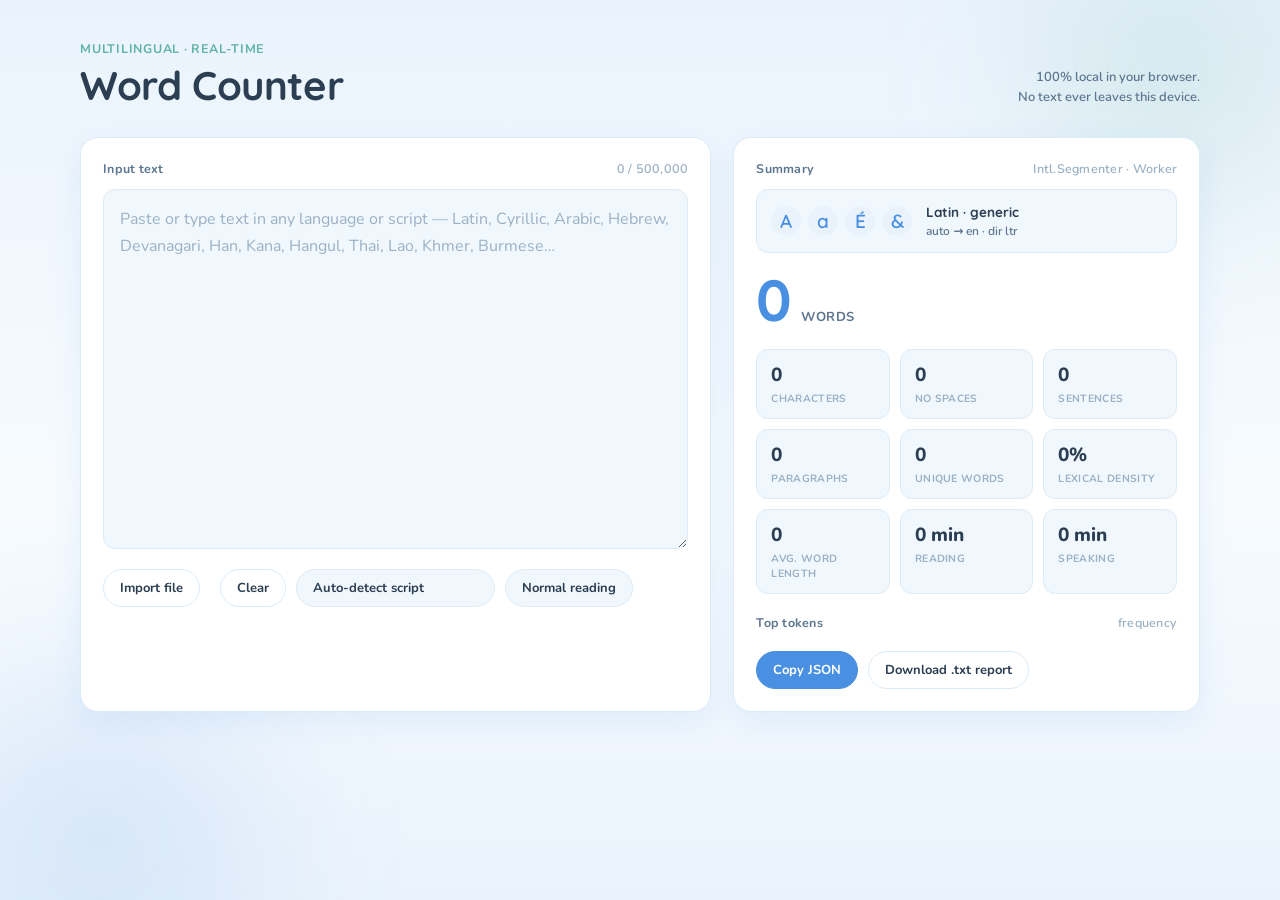
==== site/en/index.html @ 31c82853 "feat: agregar estructura bilingüe, plan de lanzamiento y README" ====
<!DOCTYPE html>
<html lang="en-GB">
<head>
<meta charset="UTF-8">
<meta name="viewport" content="width=device-width, initial-scale=1.0">
<title>Word Counter — Multilingual</title>
<meta name="description" content="Multilingual word and character counter: Chinese, Japanese, Korean, Arabic, Thai, Russian and more. 100% local in your browser, no text ever leaves your device.">
<link rel="canonical" href="https://countswords.pages.dev/">
<meta property="og:title" content="Word Counter — Multilingual">
<meta property="og:description" content="Analyse words, characters, sentences and reading time in any language or script. No server, no sign-up.">
<meta property="og:type" content="website">
<meta property="og:url" content="https://countswords.pages.dev/">
<meta name="twitter:card" content="summary">
<meta name="twitter:title" content="Word Counter — Multilingual">
<meta name="twitter:description" content="100% local, works with any language or script.">
<meta name="robots" content="index, follow">
<link rel="preconnect" href="https://fonts.googleapis.com">
<link rel="preconnect" href="https://fonts.gstatic.com" crossorigin>
<link href="https://fonts.googleapis.com/css2?family=Quicksand:wght@500;600;700&family=Nunito:wght@400;600;700;800&family=IBM+Plex+Mono:wght@500&display=swap" rel="stylesheet">
<link rel="stylesheet" href="styles.css">
</head>
<body>
<div class="wrap">

  <header class="top">
    <div>
      <p class="eyebrow">Multilingual · real-time</p>
      <h1>Word Counter</h1>
    </div>
    <div class="top-meta">100% local in your browser.<br>No text ever leaves this device.</div>
  </header>

  <div class="grid">

    <!-- INPUT -->
    <section class="panel">
      <div class="panel-label">
        <span>Input text</span>
        <span class="cap" id="capLabel">0 / 500,000</span>
      </div>
      <textarea id="input" dir="auto" spellcheck="false" placeholder="Paste or type text in any language or script — Latin, Cyrillic, Arabic, Hebrew, Devanagari, Han, Kana, Hangul, Thai, Lao, Khmer, Burmese…"></textarea>
      <div class="toolbar">
        <button class="ghost" id="btnImport" title="Supports .txt, .docx, .pdf">Import file</button>
        <input type="file" id="fileInput" accept=".txt,.docx,.pdf,text/plain,application/vnd.openxmlformats-officedocument.wordprocessingml.document,application/pdf">
        <span class="file-status" id="fileStatus"></span>
        <button class="ghost" id="btnClear">Clear</button>
        <select id="localeSelect" title="Force script/language for segmentation">
          <option value="auto">Auto-detect script</option>
          <option value="en">Latin — generic (en)</option>
          <option value="es">Latin — Spanish (es)</option>
          <option value="ja">Japanese — Han+Kana (ja)</option>
          <option value="zh">Chinese — Han (zh)</option>
          <option value="ko">Korean — Hangul (ko)</option>
          <option value="th">Thai (th)</option>
          <option value="lo">Lao (lo)</option>
          <option value="km">Khmer (km)</option>
          <option value="my">Burmese (my)</option>
          <option value="ar">Arabic (ar)</option>
          <option value="he">Hebrew (he)</option>
          <option value="hi">Hindi — Devanagari (hi)</option>
          <option value="ru">Russian — Cyrillic (ru)</option>
          <option value="el">Greek (el)</option>
        </select>
        <select id="wpmSelect" title="Velocidad de lectura de referencia">
          <option value="0.75">Slow reading</option>
          <option value="1" selected>Normal reading</option>
          <option value="1.3">Fast reading</option>
        </select>
      </div>
      <div class="warning" id="warnBanner"></div>
    </section>

    <!-- OUTPUT -->
    <section class="panel">
      <div class="panel-label"><span>Summary</span><span class="cap" id="engineLabel">Intl.Segmenter</span></div>

      <div class="specimen" id="specimen">
        <div class="glyphs" id="specimenGlyphs"><span>A</span><span>a</span><span>É</span><span>&</span></div>
        <div class="meta"><b id="specimenName">Latin · generic</b><span id="specimenLocale">auto → en · dir ltr</span></div>
      </div>

      <div class="hero"><span class="num" id="statWords">0</span><span class="lbl">words</span></div>

      <div class="stats">
        <div class="stat"><div class="v" id="statChars">0</div><div class="k">Characters</div></div>
        <div class="stat"><div class="v" id="statCharsNS">0</div><div class="k">No spaces</div></div>
        <div class="stat"><div class="v" id="statSentences">0</div><div class="k">Sentences</div></div>
        <div class="stat"><div class="v" id="statParas">0</div><div class="k">Paragraphs</div></div>
        <div class="stat"><div class="v" id="statUnique">0</div><div class="k">Unique words</div></div>
        <div class="stat"><div class="v" id="statDensity">0%</div><div class="k">Lexical density</div></div>
        <div class="stat"><div class="v" id="statAvgLen">0</div><div class="k">Avg. word length</div></div>
        <div class="stat"><div class="v" id="statReadTime">0 min</div><div class="k">Reading</div></div>
        <div class="stat"><div class="v" id="statSpeakTime">0 min</div><div class="k">Speaking</div></div>
      </div>

      <div class="freq" id="freqWrap">
        <div class="panel-label panel-label--freq"><span>Top tokens</span><span class="cap">frequency</span></div>
        <div id="freqList"></div>
      </div>

      <div class="foot-actions">
        <button class="primary" id="btnCopy">Copy JSON</button>
        <button class="ghost" id="btnDownload">Download .txt report</button>
      </div>
    </section>

  </div>
</div>

<script src="app.js"></script>
<script defer data-domain="countswords.pages.dev" src="https://plausible.io/js/script.js"></script>
</body>
</html>
---- site/en/styles.css ----
:root{
    --bg-1:#EAF3FC; --bg-2:#F7FBFE;
    --bg-panel:#FFFFFF; --bg-panel-2:#F1F8FD;
    --ink:#2B3E52; --ink-soft:#5D7690; --ink-faint:#9AB0C4;
    --border:#DCEBF7;
    --accent:#4A90E2; --accent-soft:#EAF2FC; --accent-ink:#FFFFFF;
    --accent-2:#5FB3A3; --danger:#D97B6C; --danger-bg:#FDEEEA;
    --radius:18px; --radius-sm:12px; --radius-pill:999px;
    --shadow:0 10px 30px rgba(74,144,226,.10);
    --mono:'IBM Plex Mono', ui-monospace, monospace;
    --sans:'Nunito', system-ui, -apple-system, sans-serif;
    --display:'Quicksand', var(--sans);
  }
  *{box-sizing:border-box;}
  html,body{margin:0;padding:0;}
  body{
    background:linear-gradient(180deg, var(--bg-1) 0%, var(--bg-2) 55%, var(--bg-1) 100%);
    color:var(--ink);
    font-family:var(--sans);
    min-height:100vh;
    padding:40px 24px 72px;
    position:relative;
    overflow-x:hidden;
  }
  body::before, body::after{
    content:""; position:fixed; border-radius:50%; filter:blur(60px); z-index:0; pointer-events:none;
  }
  body::before{width:420px; height:420px; top:-140px; right:-100px; background:radial-gradient(circle, rgba(95,179,163,.20), transparent 70%);}
  body::after{width:480px; height:480px; bottom:-180px; left:-140px; background:radial-gradient(circle, rgba(74,144,226,.16), transparent 70%);}
  .wrap{max-width:1120px;margin:0 auto; position:relative; z-index:1;}

  header.top{display:flex; justify-content:space-between; align-items:flex-end; gap:16px; margin-bottom:30px; flex-wrap:wrap;}
  .eyebrow{
    font-family:var(--sans); font-weight:700; font-size:12.5px; letter-spacing:.06em; text-transform:uppercase;
    color:var(--accent-2); margin:0 0 6px;
  }
  h1{
    font-family:var(--display); font-weight:700; font-size:clamp(28px,3.6vw,40px);
    margin:0; letter-spacing:-.01em; line-height:1.1; color:var(--ink);
  }
  .top-meta{font-family:var(--sans); font-weight:600; font-size:13px; color:var(--ink-soft); text-align:right; max-width:280px; line-height:1.5;}

  .grid{display:grid; grid-template-columns:1.15fr .85fr; gap:22px;}
  @media (max-width:860px){ .grid{grid-template-columns:1fr;} }

  .panel{
    background:var(--bg-panel); border:1px solid var(--border); border-radius:var(--radius);
    padding:22px; position:relative; box-shadow:var(--shadow);
  }

  .panel-label{
    font-family:var(--sans); font-weight:700; font-size:12.5px; letter-spacing:.02em;
    color:var(--ink-soft); display:flex; justify-content:space-between; margin-bottom:12px;
  }
  .panel-label .cap{color:var(--ink-faint); font-weight:600;}
  .panel-label .cap.warn{color:var(--danger);}

  textarea{
    width:100%; min-height:360px; resize:vertical; border:1px solid var(--border); border-radius:var(--radius-sm);
    background:var(--bg-panel-2); color:var(--ink); font-family:var(--sans); font-size:16px; line-height:1.7;
    padding:16px; outline:none; transition:box-shadow .2s ease, border-color .2s ease;
  }
  textarea::placeholder{color:var(--ink-faint);}
  textarea:focus{border-color:var(--accent); box-shadow:0 0 0 4px var(--accent-soft);}

  .toolbar{display:flex; flex-wrap:wrap; gap:10px; margin-top:14px; align-items:center;}
  button, select{
    font-family:var(--sans); font-weight:700; font-size:13px; color:var(--ink);
    background:var(--bg-panel-2); border:1px solid var(--border); border-radius:var(--radius-pill);
    padding:9px 16px; cursor:pointer; transition:background .15s ease, transform .1s ease;
  }
  button:hover{background:var(--accent-soft); border-color:var(--accent);}
  button:active{transform:translateY(1px) scale(.98);}
  button.primary{background:var(--accent); border-color:var(--accent); color:var(--accent-ink);}
  button.primary:hover{background:#3E82D6;}
  button.ghost{background:transparent;}
  input[type=file]{display:none;}
  select{appearance:none;}

  .specimen{
    display:flex; align-items:center; gap:14px; border:1px solid var(--border); border-radius:var(--radius-sm);
    padding:12px 14px; background:var(--bg-panel-2); margin-bottom:18px; min-height:56px;
  }
  .specimen .glyphs{display:flex; gap:7px; font-family:var(--display); font-weight:600; font-size:19px; color:var(--accent);}
  .specimen .glyphs span{
    display:inline-flex; align-items:center; justify-content:center;
    width:30px; height:30px; border-radius:50%; background:var(--accent-soft);
  }
  .specimen .meta{font-family:var(--sans); font-size:12px; font-weight:600; color:var(--ink-soft); line-height:1.5;}
  .specimen .meta b{color:var(--ink); font-size:13.5px; display:block; font-family:var(--display); font-weight:700;}

  .hero{display:flex; align-items:baseline; gap:10px; margin-bottom:20px;}
  .hero .num{font-family:var(--display); font-weight:700; font-size:58px; letter-spacing:-.02em; line-height:1; color:var(--accent); font-variant-numeric:tabular-nums;}
  .hero .lbl{font-family:var(--sans); font-weight:700; font-size:13px; text-transform:uppercase; letter-spacing:.04em; color:var(--ink-soft);}

  .stats{display:grid; grid-template-columns:1fr 1fr 1fr; gap:10px;}
  .stat{background:var(--bg-panel-2); border:1px solid var(--border); border-radius:var(--radius-sm); padding:12px 14px;}
  .stat .v{font-family:var(--sans); font-size:19px; font-weight:800; color:var(--ink); font-variant-numeric:tabular-nums;}
  .stat .k{font-family:var(--sans); font-size:10.5px; font-weight:700; text-transform:uppercase; letter-spacing:.03em; color:var(--ink-faint); margin-top:3px;}

  .freq{margin-top:20px;}
  .panel-label--freq{margin-top:16px;}
  .freq-row{display:grid; grid-template-columns:88px 1fr 32px; align-items:center; gap:10px; margin-bottom:8px; font-family:var(--sans); font-size:12.5px; font-weight:600;}
  .freq-row .w{overflow:hidden; text-overflow:ellipsis; white-space:nowrap; color:var(--ink);}
  .freq-bar-track{height:9px; background:var(--bg-panel-2); border-radius:var(--radius-pill); overflow:hidden;}
  .freq-bar{height:100%; background:var(--accent-2); border-radius:var(--radius-pill);}
  .freq-row .n{color:var(--ink-faint); text-align:right;}

  .foot-actions{display:flex; gap:10px; margin-top:20px; flex-wrap:wrap;}

  .warning{
    font-family:var(--sans); font-weight:600; font-size:12.5px; color:#A6503F; background:var(--danger-bg);
    border:1px solid rgba(217,123,108,.35); border-radius:var(--radius-sm); padding:10px 12px; margin-top:10px; display:none;
  }
  .warning.show{display:block;}
  .file-status{font-family:var(--sans); font-weight:600; font-size:12px; color:var(--ink-faint); align-self:center;}
  .file-status.err{color:var(--danger);}

  ::selection{background:var(--accent-soft); color:var(--accent);}
  @media (prefers-reduced-motion:no-preference){
    .hero .num, .stat .v{transition:opacity .15s ease;}
  }
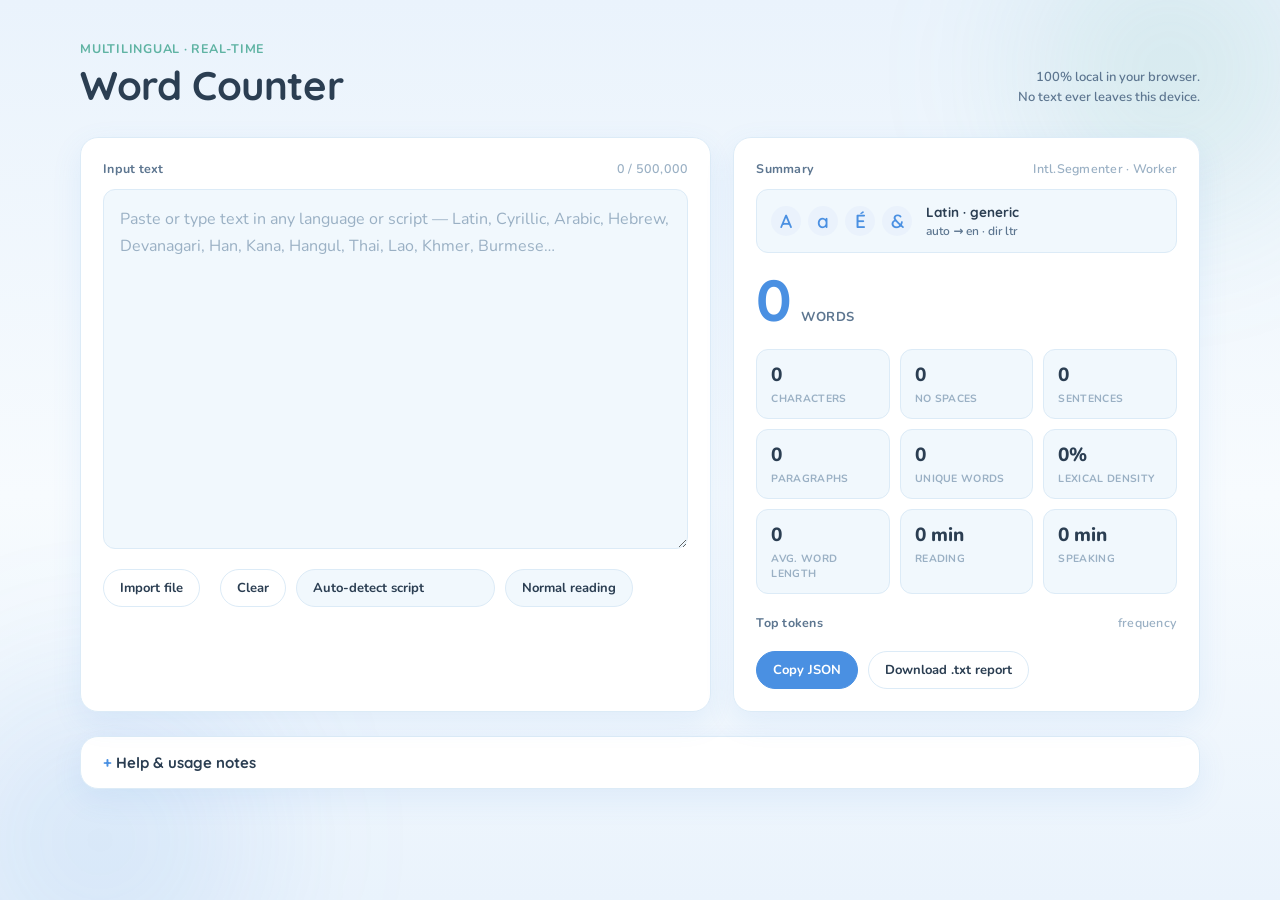
==== commit cbe85b52: "Fix: remueve estilos inline, limpia vendor y actualiza estructura" ====
--- a/site/en/index.html
+++ b/site/en/index.html
@@ -105,6 +105,16 @@
     </section>
 
   </div>
+
+  <details class="help">
+    <summary>Help &amp; usage notes</summary>
+    <div class="help-content">
+      <p><strong>Supported browsers:</strong> Chrome/Edge 130+, Firefox 125+, Safari 17+. Older browsers fall back to a less accurate approximation mode (flagged above when it applies).</p>
+      <p><strong>Limits:</strong> 500,000 characters pasted directly · 5MB for .txt files · 20MB for .docx/.pdf (500 pages max.)</p>
+      <p><strong>Privacy:</strong> the text you analyse never leaves your browser. This site uses <a href="https://plausible.io" target="_blank" rel="noopener">Plausible</a> for anonymous, cookieless aggregate analytics. <a href="privacy.html">Full privacy policy</a>.</p>
+      <p>Avoid pasting sensitive information on shared or public devices — the risk there isn't this site, it's whoever else has access to your browser.</p>
+    </div>
+  </details>
 </div>
 
 <script src="app.js"></script>
--- a/site/en/styles.css
+++ b/site/en/styles.css
@@ -120,3 +120,26 @@
   @media (prefers-reduced-motion:no-preference){
     .hero .num, .stat .v{transition:opacity .15s ease;}
   }
+
+  details.help{
+    margin-top:24px; background:var(--bg-panel); border:1px solid var(--border); border-radius:var(--radius);
+    padding:16px 22px; box-shadow:var(--shadow);
+  }
+  details.help summary{
+    cursor:pointer; font-family:var(--display); font-weight:700; font-size:15px; color:var(--ink);
+    list-style:none;
+  }
+  details.help summary::-webkit-details-marker{display:none;}
+  details.help summary::before{content:"+  "; color:var(--accent); font-weight:700;}
+  details.help[open] summary::before{content:"–  ";}
+  details.help .help-content{margin-top:12px; font-size:13.5px; line-height:1.7; color:var(--ink-soft);}
+  details.help .help-content p{margin:0 0 10px;}
+  details.help .help-content a{color:var(--accent); font-weight:700; text-decoration:none;}
+  details.help .help-content a:hover{text-decoration:underline;}
+
+  .wrap--narrow{max-width:720px;}
+  .legal-h2{font-family:var(--display); font-size:17px; margin:18px 0 6px;}
+  .legal-h2:first-child{margin-top:0;}
+  .back-link{margin-top:18px; font-family:var(--sans); font-weight:700;}
+  .back-link a{color:var(--accent); text-decoration:none;}
+  .back-link a:hover{text-decoration:underline;}
